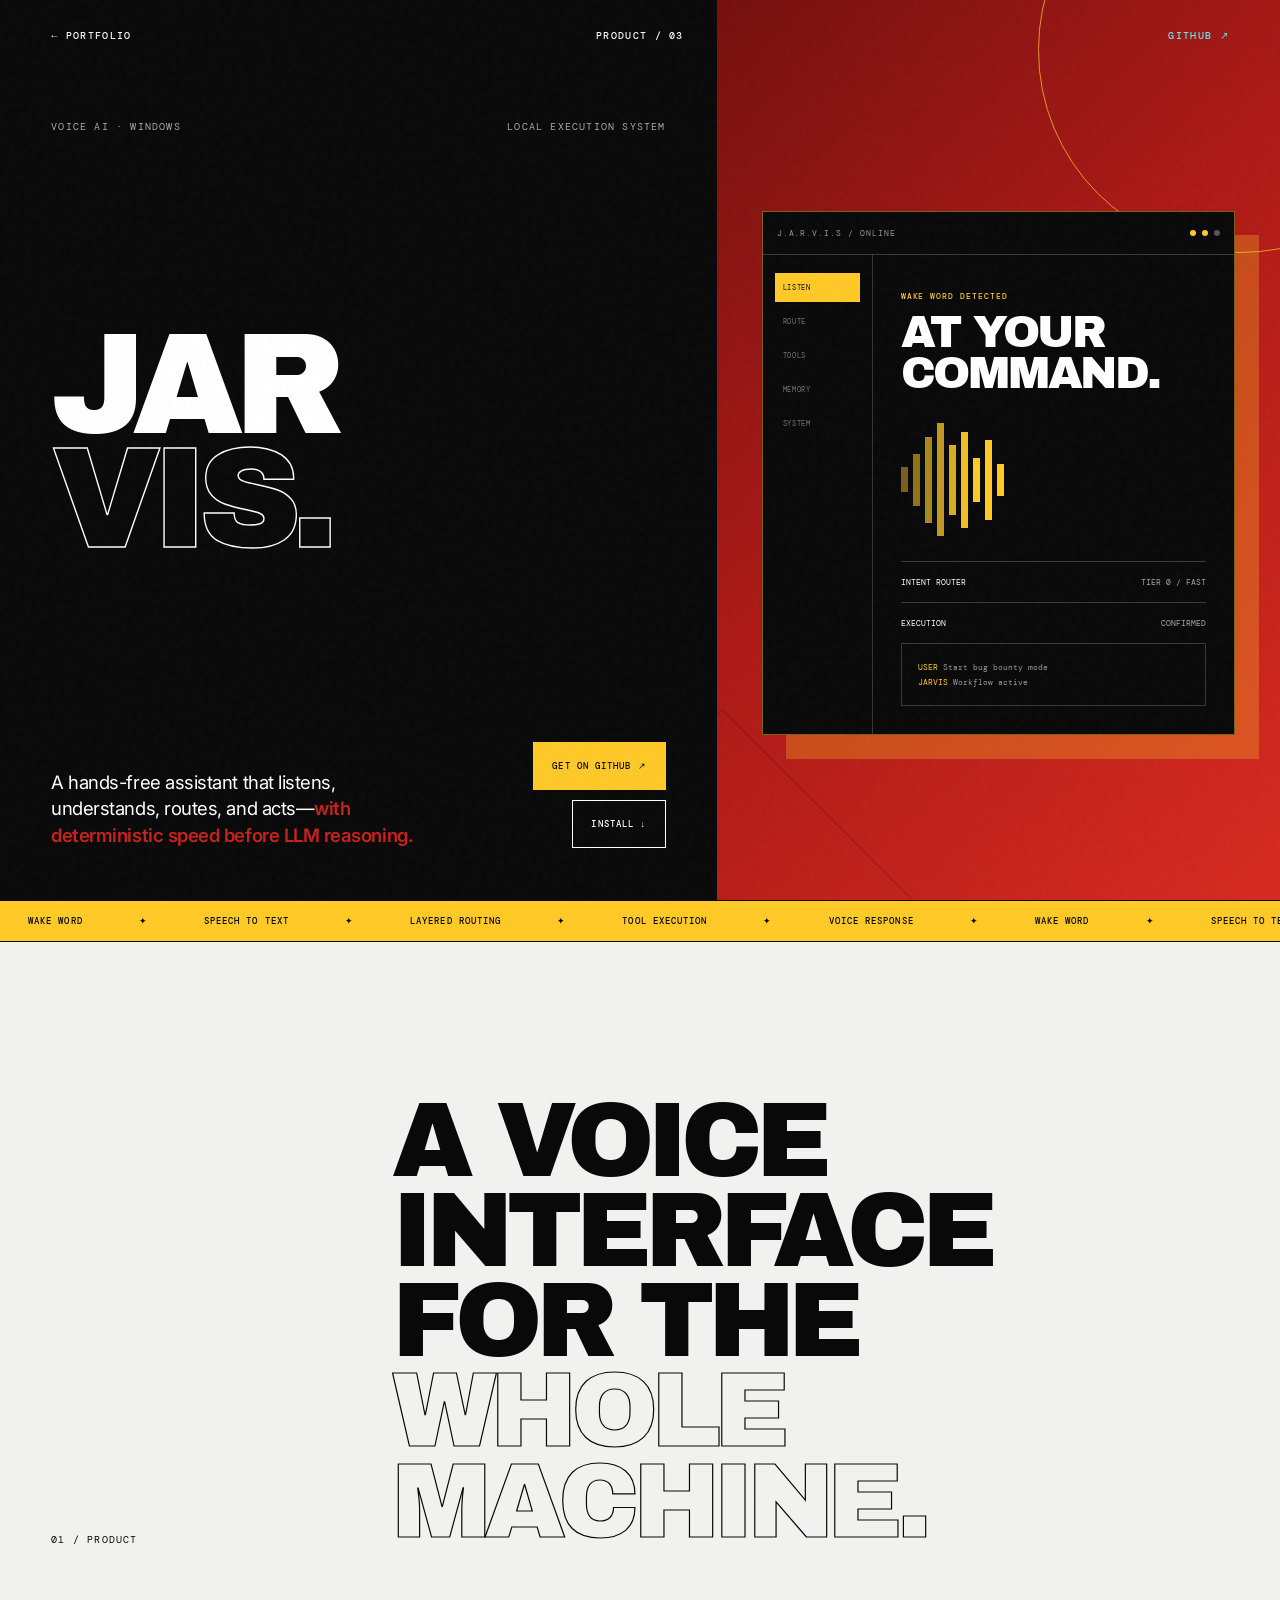
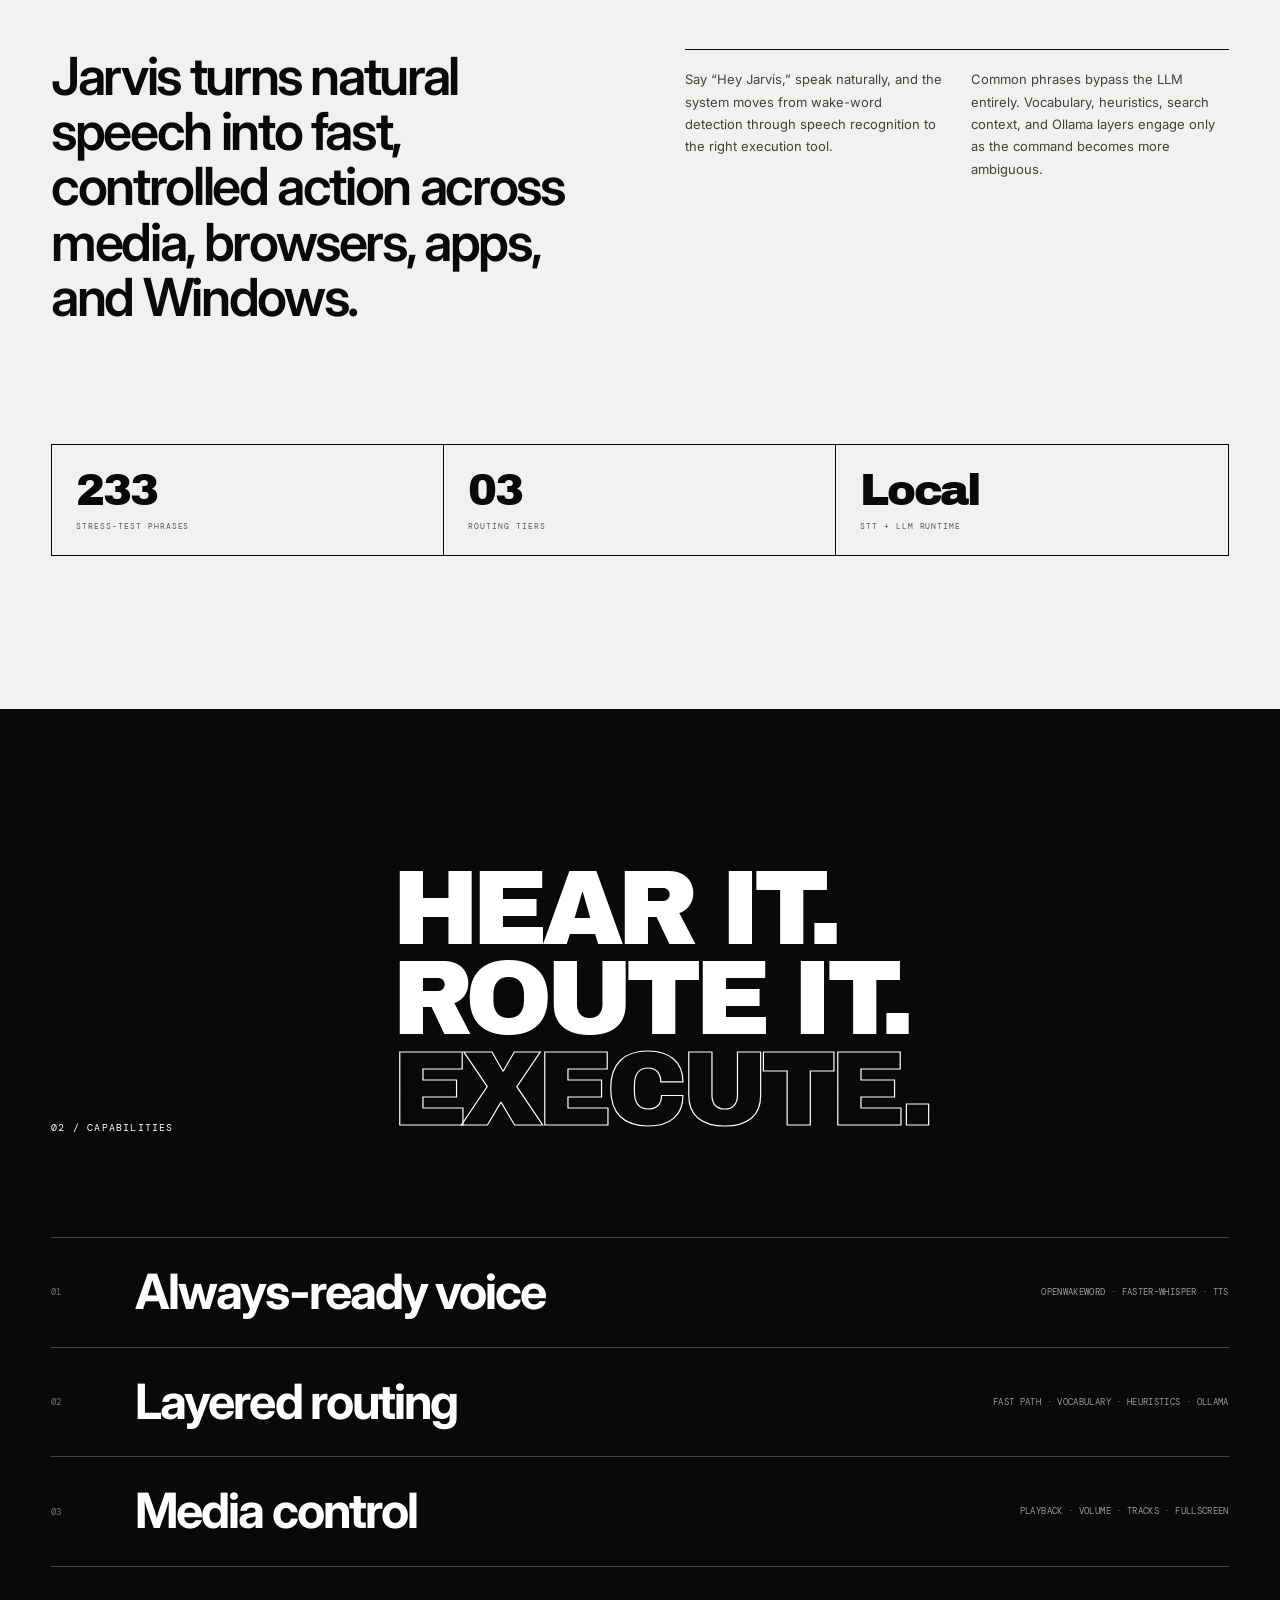
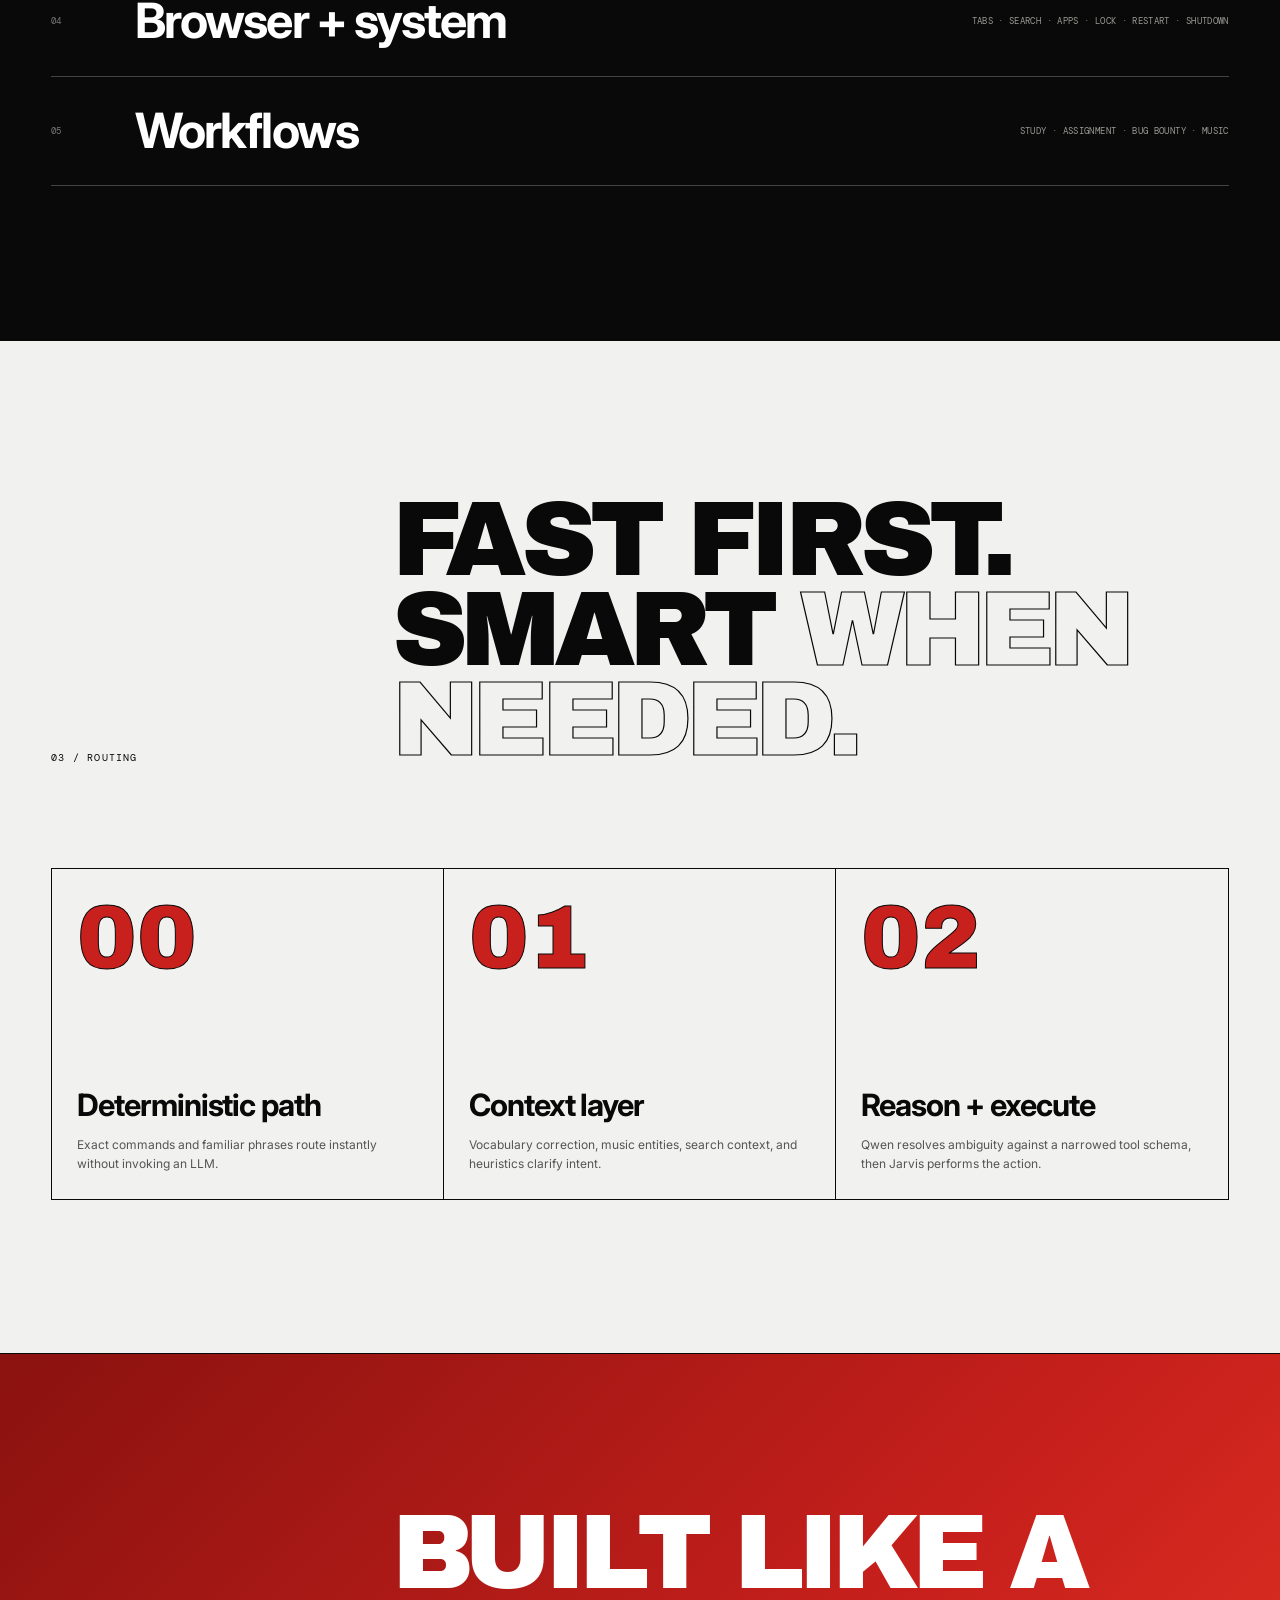
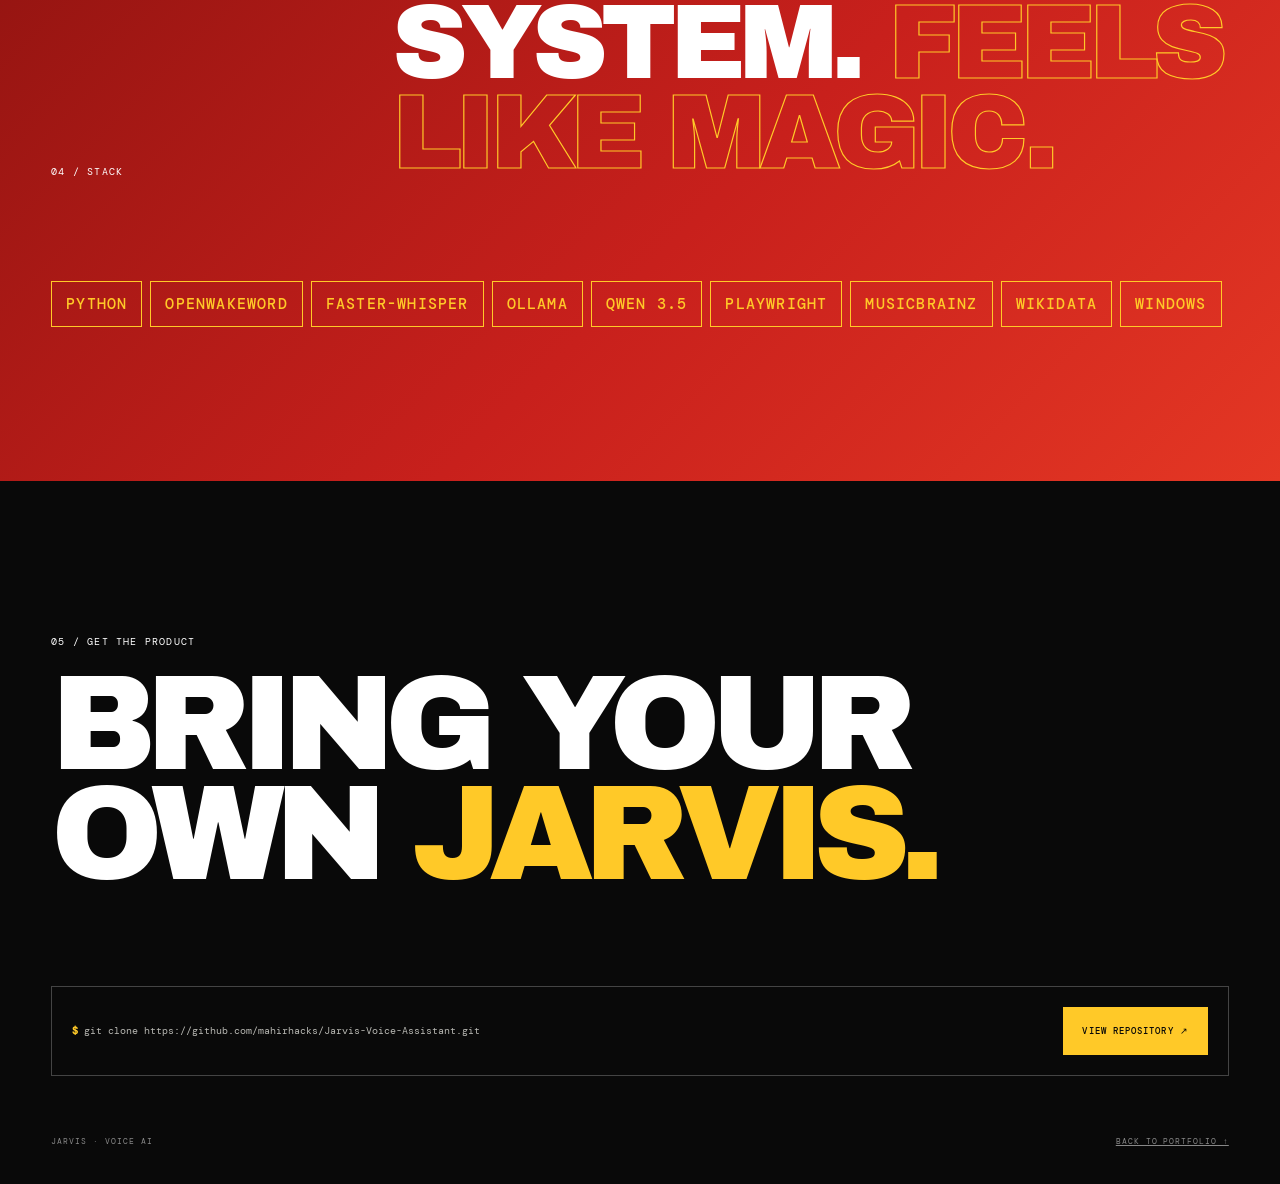
==== jarvis.html @ 6b0e2ef4 "revamped" ====
<!doctype html>
<html lang="en">
<head>
  <meta charset="utf-8"><meta name="viewport" content="width=device-width,initial-scale=1">
  <meta name="description" content="Jarvis is a hands-free, voice-only local assistant for Windows.">
  <meta name="theme-color" content="#c8201c"><title>Jarvis — Voice-first Windows assistant</title>
  <link rel="icon" href="icon.png"><link rel="stylesheet" href="project.css">
</head>
<body class="theme-jarvis">
  <div class="noise" aria-hidden="true"></div>
  <div class="scroll-control" role="scrollbar" tabindex="0" aria-label="Page scroll position" aria-valuemin="0" aria-valuemax="100" aria-valuenow="0"><div class="scroll-rail"><span class="scroll-thumb"></span></div></div>
  <header class="product-header"><a href="index.html#work">← Portfolio</a><span class="product-id">Product / 03</span><a class="github-link" href="https://github.com/mahirhacks/Jarvis-Voice-Assistant" target="_blank" rel="noreferrer">GitHub ↗</a></header>
  <main>
    <section class="product-hero">
      <div class="hero-copy">
        <div class="hero-meta"><p class="eyebrow">Voice AI · Windows</p><p class="eyebrow">Local execution system</p></div>
        <h1 class="product-name">Jar<span class="outline">vis.</span></h1>
        <div class="hero-end"><p class="hero-summary">A hands-free assistant that listens, understands, routes, and acts—<strong>with deterministic speed before LLM reasoning.</strong></p><div class="hero-actions"><a class="button primary" href="https://github.com/mahirhacks/Jarvis-Voice-Assistant" target="_blank" rel="noreferrer">Get on GitHub ↗</a><a class="button secondary" href="#install">Install ↓</a></div></div>
      </div>
      <div class="product-stage" aria-label="Jarvis voice interface concept">
        <div class="stage-window"><div class="window-bar"><span>J.A.R.V.I.S / Online</span><span class="window-dots"><i></i><i></i><i></i></span></div><div class="window-body"><div class="window-nav"><span class="active">Listen</span><span>Route</span><span>Tools</span><span>Memory</span><span>System</span></div><div class="window-content"><span class="ui-label">Wake word detected</span><h2 class="ui-title">At your command.</h2><div class="ui-bars"><i style="--h:22%;--n:.1"></i><i style="--h:45%;--n:.2"></i><i style="--h:75%;--n:.3"></i><i style="--h:98%;--n:.4"></i><i style="--h:61%;--n:.5"></i><i style="--h:84%;--n:.6"></i><i style="--h:38%;--n:.7"></i><i style="--h:70%;--n:.8"></i><i style="--h:28%;--n:.9"></i></div><div class="ui-row"><b>Intent router</b><span>Tier 0 / Fast</span></div><div class="ui-row"><b>Execution</b><span>Confirmed</span></div><div class="code-block"><b>USER</b> Start bug bounty mode<br><b>JARVIS</b> Workflow active</div></div></div></div>
      </div>
    </section>
    <div class="marquee" aria-hidden="true"><div class="marquee-track"><span>Wake word</span><span>Speech to text</span><span>Layered routing</span><span>Tool execution</span><span>Voice response</span><span>Wake word</span><span>Speech to text</span><span>Layered routing</span><span>Tool execution</span><span>Voice response</span></div></div>
    <section class="section"><div class="section-head reveal"><p class="eyebrow">01 / Product</p><h2>A voice interface for the <em>whole machine.</em></h2></div><div class="overview-grid"><p class="overview-lead reveal">Jarvis turns natural speech into fast, controlled action across media, browsers, apps, and Windows.</p><div class="overview-copy reveal"><p>Say “Hey Jarvis,” speak naturally, and the system moves from wake-word detection through speech recognition to the right execution tool.</p><p>Common phrases bypass the LLM entirely. Vocabulary, heuristics, search context, and Ollama layers engage only as the command becomes more ambiguous.</p></div><div class="stat-grid reveal"><div class="stat"><b>233</b><span>Stress-test phrases</span></div><div class="stat"><b>03</b><span>Routing tiers</span></div><div class="stat"><b>Local</b><span>STT + LLM runtime</span></div></div></div></section>
    <section class="section features"><div class="section-head reveal"><p class="eyebrow">02 / Capabilities</p><h2>Hear it. Route it. <em>Execute.</em></h2></div><div class="feature-list"><article class="feature reveal"><span class="feature-num">01</span><h3>Always-ready voice</h3><p>openWakeWord · faster-whisper · TTS</p></article><article class="feature reveal"><span class="feature-num">02</span><h3>Layered routing</h3><p>Fast path · vocabulary · heuristics · Ollama</p></article><article class="feature reveal"><span class="feature-num">03</span><h3>Media control</h3><p>Playback · volume · tracks · fullscreen</p></article><article class="feature reveal"><span class="feature-num">04</span><h3>Browser + system</h3><p>Tabs · search · apps · lock · restart · shutdown</p></article><article class="feature reveal"><span class="feature-num">05</span><h3>Workflows</h3><p>Study · assignment · bug bounty · music</p></article></div></section>
    <section class="section"><div class="section-head reveal"><p class="eyebrow">03 / Routing</p><h2>Fast first. Smart <em>when needed.</em></h2></div><div class="workflow-grid reveal"><article class="workflow-step"><span class="step-num">00</span><div><h3>Deterministic path</h3><p>Exact commands and familiar phrases route instantly without invoking an LLM.</p></div></article><article class="workflow-step"><span class="step-num">01</span><div><h3>Context layer</h3><p>Vocabulary correction, music entities, search context, and heuristics clarify intent.</p></div></article><article class="workflow-step"><span class="step-num">02</span><div><h3>Reason + execute</h3><p>Qwen resolves ambiguity against a narrowed tool schema, then Jarvis performs the action.</p></div></article></div></section>
    <section class="section stack-section"><div class="section-head reveal"><p class="eyebrow">04 / Stack</p><h2>Built like a system. <em>Feels like magic.</em></h2></div><div class="stack-cloud reveal"><span>Python</span><span>openWakeWord</span><span>faster-whisper</span><span>Ollama</span><span>Qwen 3.5</span><span>Playwright</span><span>MusicBrainz</span><span>Wikidata</span><span>Windows</span></div></section>
    <section class="install" id="install"><div><p class="eyebrow">05 / Get the product</p><h2>Bring your own <span>Jarvis.</span></h2></div><div><div class="install-panel"><div class="install-code"><b>$</b> git clone https://github.com/mahirhacks/Jarvis-Voice-Assistant.git</div><a class="button primary" href="https://github.com/mahirhacks/Jarvis-Voice-Assistant" target="_blank" rel="noreferrer">View repository ↗</a></div><footer class="install-footer"><span>Jarvis · Voice AI</span><a href="index.html#work">Back to portfolio ↑</a></footer></div></section>
  </main><script src="project.js"></script>
</body></html>
---- project.css ----
@import url('https://fonts.googleapis.com/css2?family=Archivo+Black&family=DM+Mono:wght@300;400;500&family=Inter:wght@400;500;600;700;800&display=swap');

:root {
  --ink: #090909;
  --paper: #f1f1ef;
  --white: #fff;
  --muted: #999994;
  --line-dark: rgba(255,255,255,.2);
  --line-light: rgba(9,9,9,.2);
  --accent: #d8ff00;
  --accent-rgb: 216,255,0;
  --accent-2: #fff;
  --pad: clamp(22px,4vw,64px);
}
body.theme-joblicator { --accent:#d8ff00; --accent-rgb:216,255,0; --accent-2:#f4ffb8; }
body.theme-jarvis { --accent:#c8201c; --accent-rgb:200,32,28; --accent-2:#ffc928; }
body.theme-pointer { --accent:#3478ff; --accent-rgb:52,120,255; --accent-2:#8eb5ff; }
body.theme-jarvis .product-stage { background:linear-gradient(135deg,#74100e 0%,#ad1916 46%,#d72a20 100%); }
body.theme-jarvis .product-stage::before { border-color:rgba(255,201,40,.72); }
body.theme-jarvis .stage-window { border-color:rgba(255,201,40,.46); box-shadow:24px 24px 0 rgba(255,201,40,.28); }
body.theme-jarvis .window-dots i:first-child,
body.theme-jarvis .window-dots i:nth-child(2) { background:var(--accent-2); }
body.theme-jarvis .window-nav span.active,
body.theme-jarvis .ui-bars i { background:var(--accent-2); }
body.theme-jarvis .ui-label,
body.theme-jarvis .code-block b { color:var(--accent-2); }
body.theme-jarvis .button.primary { border-color:var(--accent-2); background:var(--accent-2); color:var(--ink); }
body.theme-jarvis .marquee { background:var(--accent-2); }
body.theme-jarvis .stack-section { background:linear-gradient(135deg,#8a120f,#c8201c 58%,#e43724); }
body.theme-jarvis .stack-section .section-head h2,
body.theme-jarvis .stack-section .eyebrow { color:var(--white); }
body.theme-jarvis .stack-section .section-head h2 em { -webkit-text-stroke-color:var(--accent-2); }
body.theme-jarvis .stack-cloud span { border-color:var(--accent-2); color:var(--accent-2); }
body.theme-jarvis .stack-cloud span:hover { background:var(--accent-2); color:var(--ink); }
body.theme-jarvis .install h2 span,
body.theme-jarvis .install-code b { color:var(--accent-2); }
body.theme-jarvis .scroll-thumb { background:var(--accent-2); box-shadow:0 0 14px rgba(255,201,40,.4); }

*,*::before,*::after { box-sizing:border-box; }
html { scroll-behavior:smooth; scroll-padding-top:80px; scrollbar-width:none; }
body { margin:0; background:var(--paper); color:var(--ink); font-family:Inter,Arial,sans-serif; -webkit-font-smoothing:antialiased; overflow-x:hidden; -ms-overflow-style:none; }
html::-webkit-scrollbar,body::-webkit-scrollbar { display:none; width:0; height:0; }
::selection { background:var(--accent); color:var(--ink); }
a { color:inherit; }
a,button { -webkit-tap-highlight-color:transparent; }
.mono,.eyebrow { font-family:'DM Mono',monospace; letter-spacing:.12em; text-transform:uppercase; }
.eyebrow { margin:0; font-size:10px; line-height:1.4; }
.noise { position:fixed; inset:0; z-index:100; pointer-events:none; opacity:.035; background-image:url("data:image/svg+xml,%3Csvg viewBox='0 0 180 180' xmlns='http://www.w3.org/2000/svg'%3E%3Cfilter id='n'%3E%3CfeTurbulence type='fractalNoise' baseFrequency='.9' numOctaves='3' stitchTiles='stitch'/%3E%3C/filter%3E%3Crect width='100%25' height='100%25' filter='url(%23n)' opacity='.8'/%3E%3C/svg%3E"); }

.product-header { position:fixed; inset:0 0 auto; z-index:90; height:70px; display:grid; grid-template-columns:1fr auto 1fr; align-items:center; padding:0 var(--pad); color:var(--white); mix-blend-mode:difference; }
.product-header a,.product-header span { font:500 10px 'DM Mono',monospace; letter-spacing:.13em; text-transform:uppercase; text-decoration:none; }
.product-header .product-id { justify-self:center; }
.product-header .github-link { justify-self:end; }
.product-header a:hover { text-decoration:underline; text-underline-offset:5px; }

.scroll-control { --offset:0px; position:fixed; z-index:88; top:50%; right:0; width:48px; height:24vh; transform:translateY(-50%); cursor:pointer; touch-action:none; }
.scroll-rail { position:relative; width:2px; height:100%; margin:auto; background:rgba(255,255,255,.4); opacity:0; transform:scaleY(.9); transition:.25s ease; }
.scroll-thumb { position:absolute; top:var(--offset); left:50%; width:8px; height:32px; background:var(--accent); transform:translateX(-50%); box-shadow:0 0 14px rgba(var(--accent-rgb),.35); }
.scroll-control:hover .scroll-rail,.scroll-control:focus-visible .scroll-rail,.scroll-control.dragging .scroll-rail { opacity:1; transform:scaleY(1); }
.scroll-control:focus-visible { outline:none; }

.product-hero { min-height:100svh; display:grid; grid-template-columns:1.12fr .88fr; background:var(--ink); color:var(--white); overflow:hidden; }
.hero-copy { padding:120px var(--pad) 52px; display:flex; flex-direction:column; justify-content:space-between; min-width:0; }
.hero-meta { display:flex; justify-content:space-between; gap:20px; color:#a9a9a4; }
.product-name { margin:9vh 0 0; font:400 clamp(70px,11.2vw,172px)/.79 'Archivo Black',sans-serif; letter-spacing:-.075em; text-transform:uppercase; overflow-wrap:anywhere; }
.product-name .outline { display:block; color:transparent; -webkit-text-stroke:1.4px var(--white); }
.hero-end { display:grid; grid-template-columns:minmax(240px,470px) auto; align-items:end; justify-content:space-between; gap:34px; margin-top:8vh; }
.hero-summary { margin:0; font-size:clamp(17px,1.45vw,22px); line-height:1.42; letter-spacing:-.025em; }
.hero-summary strong { color:var(--accent); font-weight:600; }
.hero-actions { display:flex; flex-wrap:wrap; gap:10px; justify-content:flex-end; }
.button { min-height:48px; display:inline-flex; align-items:center; justify-content:center; padding:0 18px; border:1px solid currentColor; font:500 9px 'DM Mono',monospace; letter-spacing:.12em; text-transform:uppercase; text-decoration:none; transition:background .2s,color .2s,transform .2s; }
.button.primary { border-color:var(--accent); background:var(--accent); color:var(--ink); }
.button:hover { transform:translateY(-3px); }
.button.secondary:hover { background:var(--white); color:var(--ink); }

.product-stage { position:relative; min-height:100%; padding:90px clamp(24px,3.5vw,56px) 44px; background:var(--accent); color:var(--ink); display:flex; align-items:center; justify-content:center; overflow:hidden; }
.product-stage::before { content:''; position:absolute; width:72%; aspect-ratio:1; border:1px solid rgba(9,9,9,.35); border-radius:50%; right:-29%; top:-17%; }
.product-stage::after { content:''; position:absolute; width:48%; aspect-ratio:1; border:1px solid rgba(9,9,9,.25); transform:rotate(45deg); left:-23%; bottom:-15%; }
.stage-window { position:relative; z-index:2; width:100%; max-width:620px; min-height:490px; background:var(--ink); color:var(--white); border:1px solid rgba(255,255,255,.28); box-shadow:24px 24px 0 rgba(9,9,9,.16); }
.window-bar { height:43px; display:flex; align-items:center; justify-content:space-between; padding:0 14px; border-bottom:1px solid #3a3a37; font:400 8px 'DM Mono',monospace; letter-spacing:.12em; text-transform:uppercase; color:#979792; }
.window-bar > span:first-child { min-width:0; overflow:hidden; text-overflow:ellipsis; white-space:nowrap; }
.window-dots { display:flex; gap:6px; }
.window-dots i { width:6px; height:6px; border-radius:50%; background:#555; }
.window-dots i:first-child { background:var(--accent); }
.window-body { display:grid; grid-template-columns:110px 1fr; min-height:445px; }
.window-nav { padding:18px 12px; border-right:1px solid #353532; }
.window-nav span { display:block; padding:10px 8px; margin-bottom:5px; font:400 7px 'DM Mono',monospace; letter-spacing:.1em; text-transform:uppercase; color:#777; }
.window-nav span.active { background:var(--accent); color:var(--ink); }
.window-content { padding:28px; overflow:hidden; }
.ui-label { color:var(--accent); font:500 8px 'DM Mono',monospace; letter-spacing:.12em; text-transform:uppercase; }
.ui-title { margin:9px 0 28px; font:400 clamp(30px,3.5vw,50px)/.92 'Archivo Black',sans-serif; letter-spacing:-.05em; text-transform:uppercase; }
.ui-row { display:grid; grid-template-columns:1fr auto; gap:12px; padding:14px 0; border-top:1px solid #3a3a37; font:400 8px/1.5 'DM Mono',monospace; text-transform:uppercase; color:#a8a8a3; }
.ui-row > * { min-width:0; }
.ui-row span { text-align:right; overflow-wrap:anywhere; }
.ui-row b { color:var(--white); font-weight:400; }
.ui-bars { height:115px; display:flex; align-items:center; gap:5px; margin:8px 0 24px; }
.ui-bars i { width:7px; height:var(--h); background:var(--accent); opacity:calc(.35 + var(--n)); animation:pulse 1.2s ease-in-out infinite alternate; animation-delay:calc(var(--n) * -1s); }
@keyframes pulse { to { transform:scaleY(.55); opacity:.42; } }
.code-block { border:1px solid #383835; padding:16px; font:400 8px/1.8 'DM Mono',monospace; color:#999; }
.code-block b { color:var(--accent); font-weight:400; }

.marquee { overflow:hidden; border-block:1px solid var(--ink); background:var(--accent); }
.marquee-track { display:flex; width:max-content; animation:marquee 22s linear infinite; }
.marquee span { padding:14px 28px; font:500 9px 'DM Mono',monospace; letter-spacing:.12em; text-transform:uppercase; white-space:nowrap; }
.marquee span::after { content:'✦'; margin-left:56px; }
@keyframes marquee { to { transform:translateX(-50%); } }

.section { padding:clamp(100px,12vw,170px) var(--pad); border-bottom:1px solid var(--ink); }
.section-head { display:grid; grid-template-columns:.72fr 2fr; gap:40px; align-items:end; margin-bottom:clamp(60px,8vw,105px); }
.section-head h2 { margin:0; max-width:1020px; font:400 clamp(50px,8.2vw,118px)/.86 'Archivo Black',sans-serif; letter-spacing:-.065em; text-transform:uppercase; }
.section-head h2 em { color:transparent; -webkit-text-stroke:1.2px var(--ink); font-style:normal; }
.overview-grid { display:grid; grid-template-columns:1fr 1fr; gap:clamp(35px,7vw,110px); align-items:start; }
.overview-lead { margin:0; font-size:clamp(28px,4.1vw,58px); line-height:1.05; letter-spacing:-.045em; font-weight:600; }
.overview-copy { display:grid; grid-template-columns:1fr 1fr; gap:28px; border-top:1px solid var(--ink); padding-top:18px; }
.overview-copy p { margin:0; color:#41413d; font-size:13px; line-height:1.72; }
.stat-grid { grid-column:1/-1; display:grid; grid-template-columns:repeat(3,1fr); border:1px solid var(--ink); margin-top:30px; }
.stat { padding:24px; border-right:1px solid var(--ink); }
.stat:last-child { border-right:0; }
.stat b { display:block; font:400 clamp(28px,3.4vw,46px)/1 'Archivo Black',sans-serif; letter-spacing:-.05em; }
.stat span { display:block; margin-top:8px; color:#555; font:400 8px 'DM Mono',monospace; letter-spacing:.12em; text-transform:uppercase; }

.features { background:var(--ink); color:var(--white); }
.features .section-head h2 em { -webkit-text-stroke-color:var(--white); }
.feature-list { border-top:1px solid #444; }
.feature { display:grid; grid-template-columns:60px 1fr minmax(250px,430px); gap:24px; align-items:center; padding:30px 0; border-bottom:1px solid #444; transition:padding .25s,color .2s; }
.feature:hover { padding-left:12px; color:var(--accent); }
.feature-num { color:#777; font:400 9px 'DM Mono',monospace; }
.feature h3 { margin:0; font-size:clamp(26px,3.8vw,54px); line-height:1; letter-spacing:-.04em; }
.feature p { margin:0; color:#999994; font:400 9px/1.65 'DM Mono',monospace; letter-spacing:.04em; text-transform:uppercase; text-align:right; }

.workflow-grid { display:grid; grid-template-columns:repeat(3,1fr); border:1px solid var(--ink); }
.workflow-step { min-height:330px; padding:25px; border-right:1px solid var(--ink); display:flex; flex-direction:column; justify-content:space-between; }
.workflow-step:last-child { border-right:0; }
.step-num { color:var(--accent); -webkit-text-stroke:1px var(--ink); font:400 clamp(54px,7vw,98px)/1 'Archivo Black',sans-serif; }
.workflow-step h3 { margin:0 0 12px; font-size:clamp(22px,2.4vw,34px); letter-spacing:-.035em; }
.workflow-step p { margin:0; color:#555; font-size:12px; line-height:1.6; }

.stack-section { background:var(--accent); }
.stack-cloud { display:flex; flex-wrap:wrap; gap:8px; }
.stack-cloud span { border:1px solid var(--ink); padding:12px 14px; font:500 clamp(10px,1.2vw,15px) 'DM Mono',monospace; letter-spacing:.08em; text-transform:uppercase; transition:background .2s,color .2s; }
.stack-cloud span:hover { background:var(--ink); color:var(--accent); }

.install { min-height:78svh; padding:clamp(100px,12vw,160px) var(--pad) 38px; background:var(--ink); color:var(--white); display:flex; flex-direction:column; justify-content:space-between; }
.install h2 { max-width:1200px; margin:20px 0 60px; font:400 clamp(62px,10.5vw,158px)/.82 'Archivo Black',sans-serif; letter-spacing:-.075em; text-transform:uppercase; }
.install h2 span { color:var(--accent); }
.install-panel { display:grid; grid-template-columns:1.4fr auto; gap:20px; align-items:center; padding:20px; border:1px solid #444; }
.install-code { min-width:0; max-width:100%; overflow:auto; overscroll-behavior-x:contain; -webkit-overflow-scrolling:touch; color:#b8b8b3; font:400 10px/1.6 'DM Mono',monospace; white-space:nowrap; }
.install-code b { color:var(--accent); }
.install-footer { display:flex; justify-content:space-between; gap:20px; margin-top:60px; color:#888; font:400 8px 'DM Mono',monospace; letter-spacing:.12em; text-transform:uppercase; }

.reveal { opacity:0; transform:translateY(40px); filter:blur(7px); transition:opacity .75s ease,transform .9s cubic-bezier(.16,.8,.2,1),filter .7s ease; }
.reveal.visible { opacity:1; transform:none; filter:none; }
.feature.reveal { transform:translateX(-28px); }
.feature.reveal:nth-child(even) { transform:translateX(28px); }
.feature.reveal.visible { transform:none; }

@media(max-width:900px) {
  :root { --pad:clamp(22px,5vw,40px); }
  .product-header { grid-template-columns:1fr auto; height:64px; }
  .product-header a { display:inline-flex; min-height:44px; align-items:center; }
  .product-header .product-id { display:none; }
  .product-hero { grid-template-columns:1fr; }
  .hero-copy { min-height:72svh; padding-top:100px; }
  .product-name { font-size:clamp(72px,18vw,142px); margin-top:6vh; }
  .hero-end { grid-template-columns:1fr; }
  .hero-actions { justify-content:flex-start; }
  .product-stage { min-height:clamp(590px,78svh,690px); }
  .section-head { grid-template-columns:1fr; gap:22px; }
  .overview-grid { grid-template-columns:1fr; }
  .overview-copy { margin-top:10px; }
  .feature { grid-template-columns:45px 1fr; }
  .feature p { grid-column:2; text-align:left; }
  .workflow-grid { grid-template-columns:1fr; }
  .workflow-step { min-height:220px; border-right:0; border-bottom:1px solid var(--ink); }
  .workflow-step:last-child { border-bottom:0; }
  .install h2 { font-size:clamp(62px,12vw,105px); }
}
@media(max-width:600px) {
  :root { --pad:clamp(18px,5vw,24px); }
  .product-header { height:58px; }
  .product-header a { font-size:8px; }
  .hero-copy { min-height:68svh; padding-top:84px; padding-bottom:36px; }
  .hero-meta .eyebrow:last-child { display:none; }
  .product-name { max-width:100%; font-size:clamp(54px,18vw,86px); line-height:.82; overflow-wrap:normal; }
  body.theme-pointer .product-name { font-size:clamp(48px,16.7vw,72px); }
  .hero-end { margin-top:5vh; }
  .hero-summary { font-size:16px; }
  .hero-actions { display:grid; grid-template-columns:1fr 1fr; }
  .button { padding-inline:12px; }
  .product-stage { min-height:560px; padding:70px 17px 35px; }
  .stage-window { min-height:430px; box-shadow:13px 13px 0 rgba(9,9,9,.15); }
  .window-body { grid-template-columns:76px 1fr; min-height:385px; }
  .window-nav { padding:13px 7px; }
  .window-nav span { padding:8px 5px; font-size:6px; }
  .window-content { padding:21px 16px; }
  .ui-title { font-size:29px; }
  .ui-row { grid-template-columns:minmax(0,1fr) minmax(82px,auto); gap:8px; }
  .section { padding-top:84px; padding-bottom:84px; }
  .section-head { margin-bottom:50px; }
  .section-head h2 { max-width:100%; font-size:clamp(39px,12.5vw,62px); overflow-wrap:anywhere; }
  .overview-lead { font-size:clamp(29px,8.5vw,42px); }
  .overview-copy { grid-template-columns:1fr; gap:20px; }
  .stat-grid { grid-template-columns:1fr; }
  .stat { border-right:0; border-bottom:1px solid var(--ink); }
  .stat:last-child { border-bottom:0; }
  .feature { grid-template-columns:28px minmax(0,1fr); gap:10px; padding:23px 0; }
  .feature h3 { font-size:clamp(27px,8vw,38px); }
  .feature p { font-size:8px; }
  .feature.reveal,.feature.reveal:nth-child(even) { transform:translateY(25px); }
  .feature.reveal.visible { transform:none; }
  .workflow-step { min-height:205px; padding:22px; }
  .stack-cloud span { flex:1 1 auto; text-align:center; }
  .install { min-height:72svh; padding-top:84px; }
  .install h2 { max-width:100%; font-size:clamp(40px,12.8vw,68px); line-height:.86; overflow-wrap:anywhere; }
  .install-panel { grid-template-columns:1fr; }
  .install-panel .button { width:100%; }
  .install-footer { flex-direction:column; }
  .scroll-control { display:none; }
}
@media(max-width:420px) {
  .hero-copy { min-height:auto; padding-top:78px; }
  .hero-actions { grid-template-columns:1fr; }
  .product-stage { min-height:520px; padding:62px 14px 30px; }
  .stage-window { min-height:400px; box-shadow:10px 10px 0 rgba(9,9,9,.15); }
  body.theme-jarvis .stage-window { box-shadow:10px 10px 0 rgba(255,201,40,.28); }
  .window-bar { padding-inline:10px; }
  .window-body { grid-template-columns:64px minmax(0,1fr); min-height:355px; }
  .window-nav { padding-inline:5px; }
  .window-content { padding:18px 12px; }
  .ui-title { font-size:clamp(24px,8vw,29px); }
  .ui-row { grid-template-columns:1fr; gap:4px; }
  .ui-row span { text-align:left; }
  .ui-bars { height:92px; gap:4px; }
  .code-block { padding:12px; font-size:7px; overflow-wrap:anywhere; }
  .section-head h2 { font-size:clamp(36px,12vw,50px); }
  .overview-lead { font-size:clamp(27px,8.2vw,36px); }
  .install-panel { padding:14px; }
  .install-code { font-size:8px; }
}
@media(hover:none),(pointer:coarse) {
  .scroll-rail { opacity:.5; transform:scaleY(1); }
  .button:hover { transform:none; }
  .feature:hover { padding-left:0; }
}
@media(prefers-reduced-motion:reduce) {
  html { scroll-behavior:auto; }
  .marquee-track,.ui-bars i { animation:none; }
  .reveal,.feature.reveal,.feature.reveal:nth-child(even) { opacity:1; transform:none; filter:none; transition:none; }
}
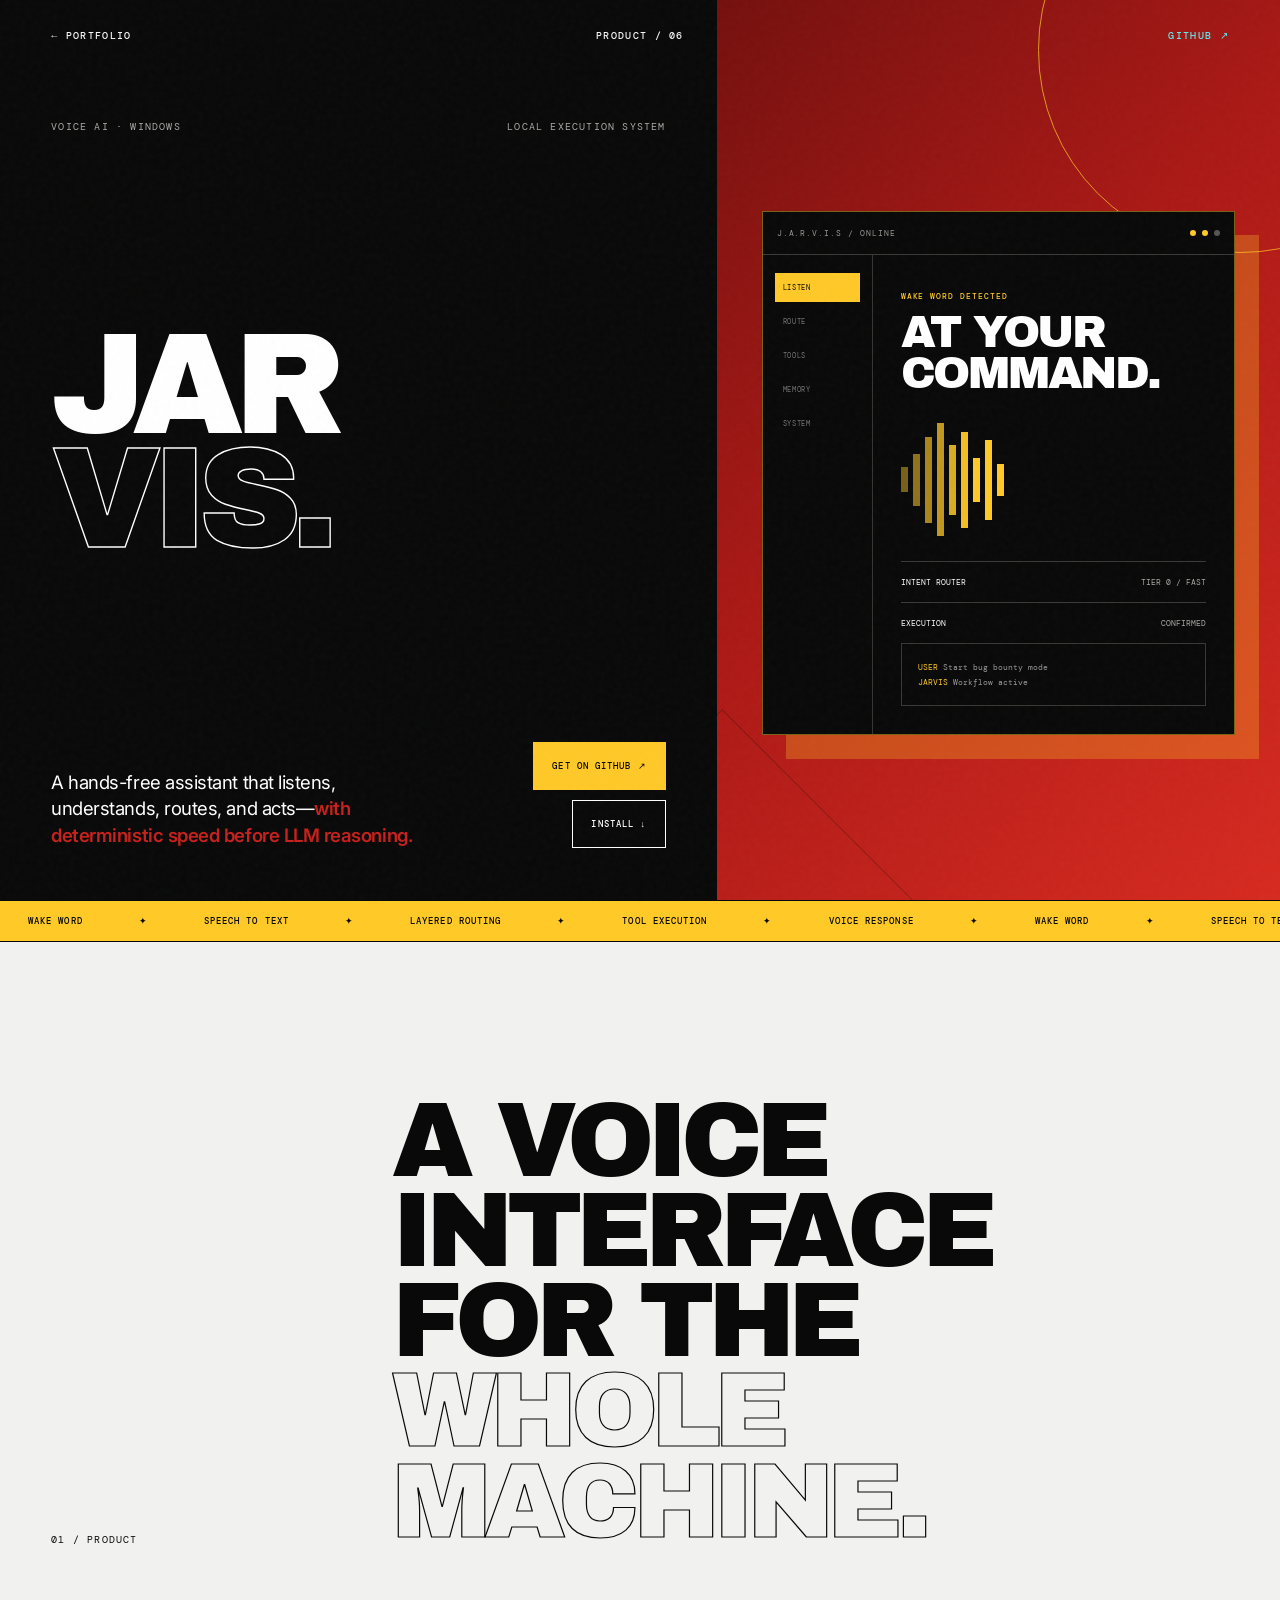
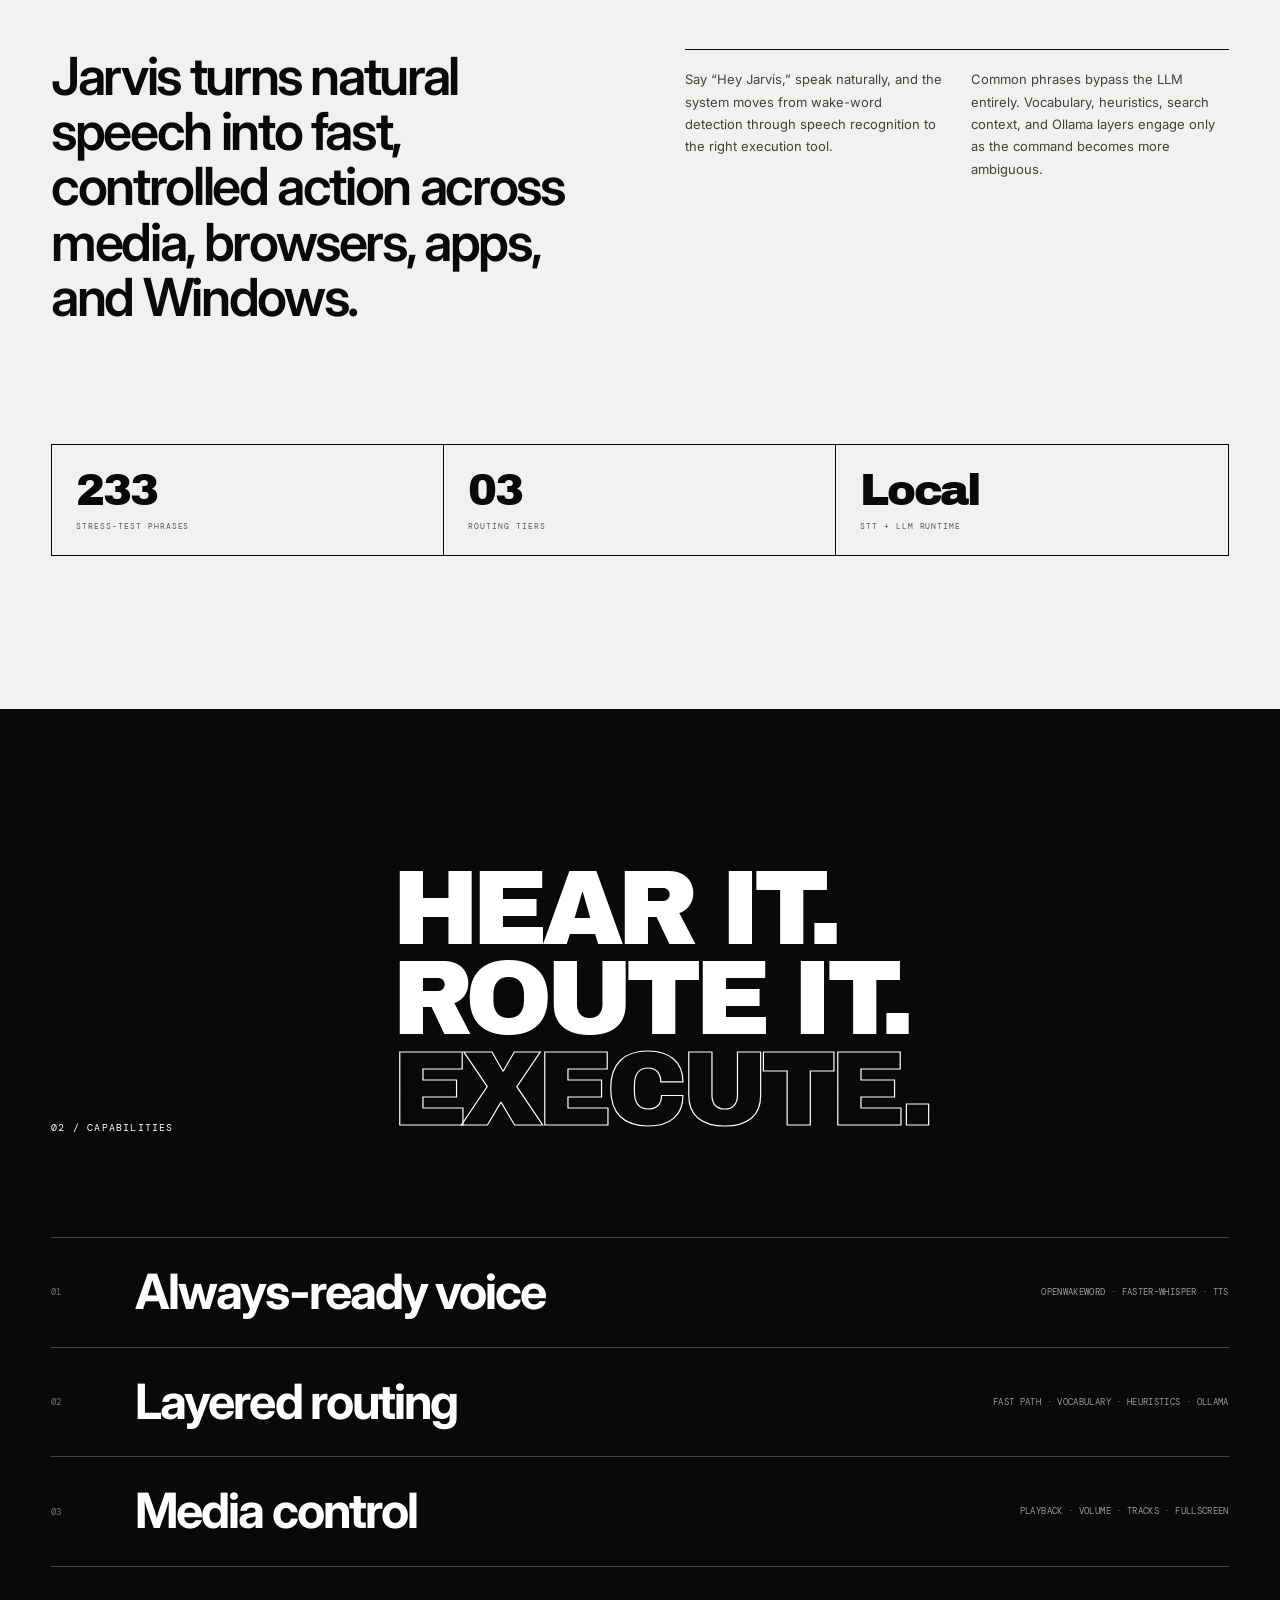
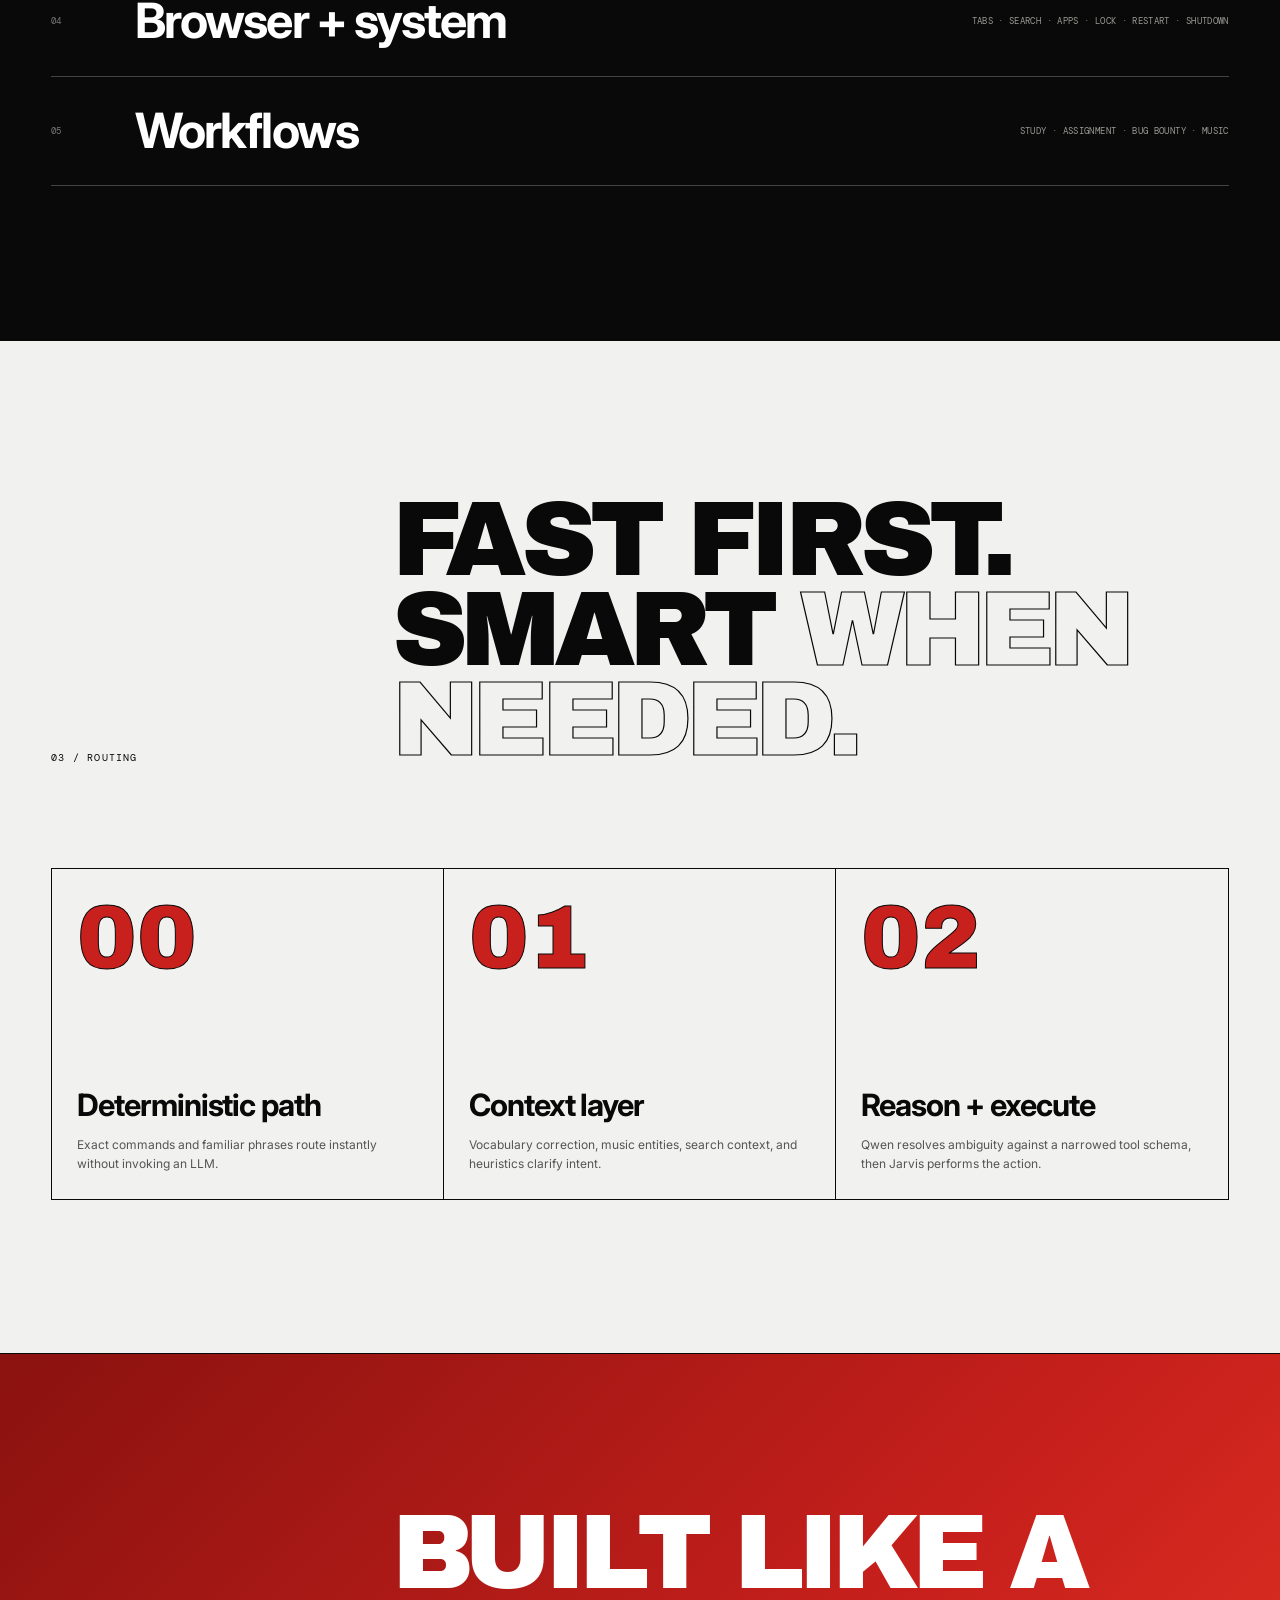
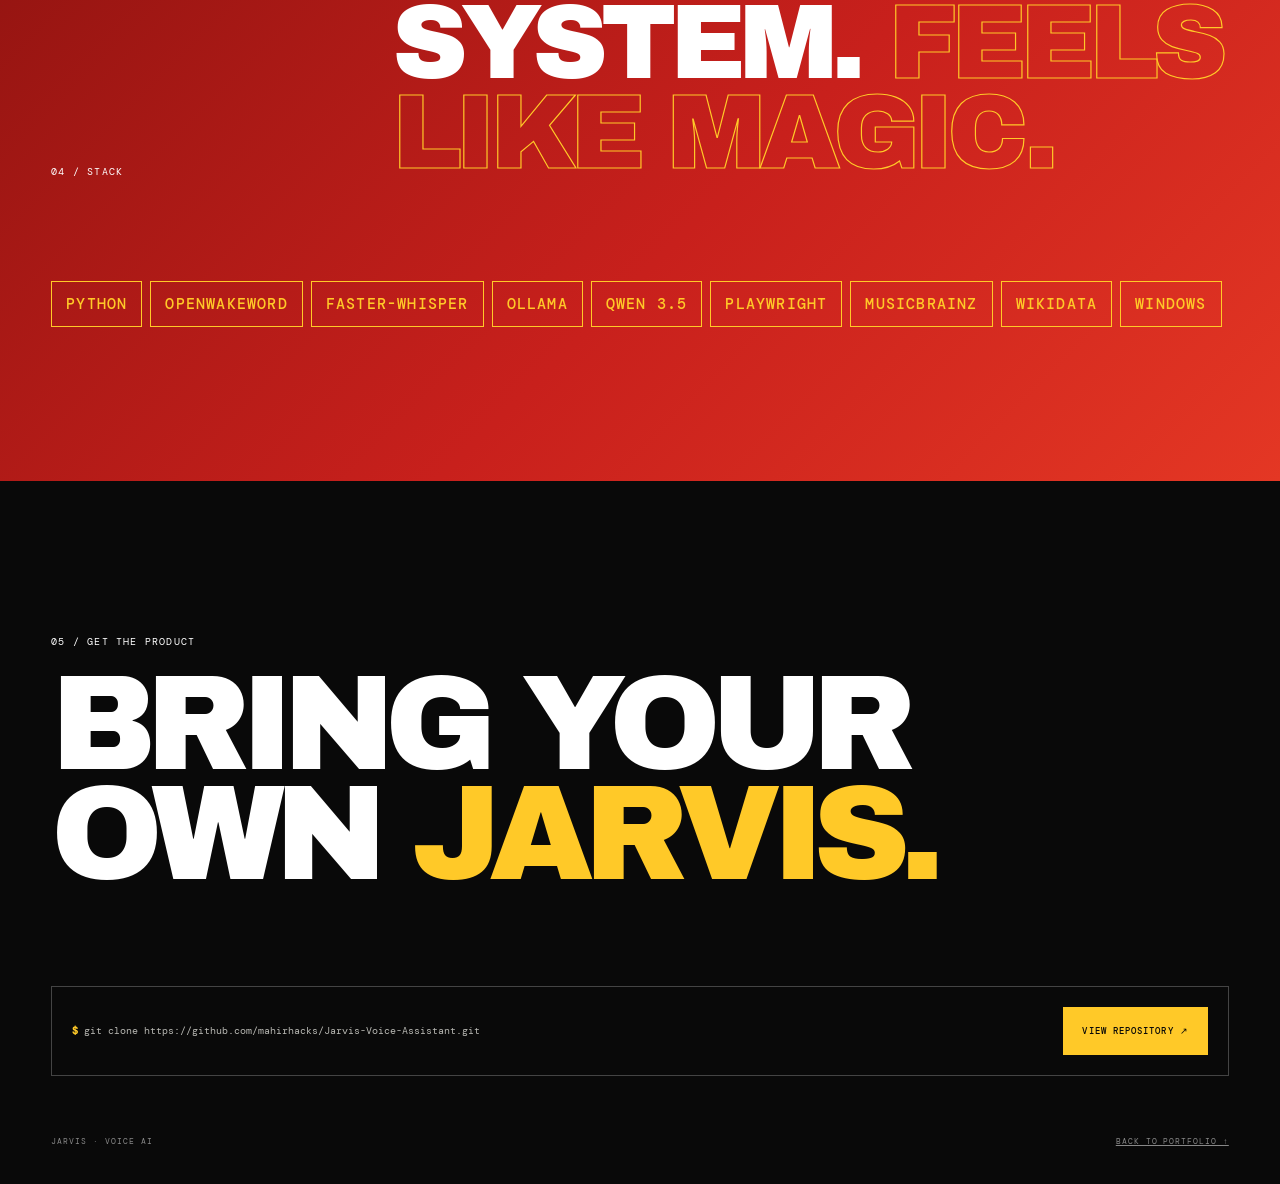
==== commit 66d00ed7: "Refresh project portfolio pages" ====
--- a/jarvis.html
+++ b/jarvis.html
@@ -4,12 +4,12 @@
   <meta charset="utf-8"><meta name="viewport" content="width=device-width,initial-scale=1">
   <meta name="description" content="Jarvis is a hands-free, voice-only local assistant for Windows.">
   <meta name="theme-color" content="#c8201c"><title>Jarvis — Voice-first Windows assistant</title>
-  <link rel="icon" href="icon.png"><link rel="stylesheet" href="project.css">
+  <link rel="icon" href="icon.png"><link rel="stylesheet" href="project.css?v=20260813">
 </head>
 <body class="theme-jarvis">
   <div class="noise" aria-hidden="true"></div>
   <div class="scroll-control" role="scrollbar" tabindex="0" aria-label="Page scroll position" aria-valuemin="0" aria-valuemax="100" aria-valuenow="0"><div class="scroll-rail"><span class="scroll-thumb"></span></div></div>
-  <header class="product-header"><a href="index.html#work">← Portfolio</a><span class="product-id">Product / 03</span><a class="github-link" href="https://github.com/mahirhacks/Jarvis-Voice-Assistant" target="_blank" rel="noreferrer">GitHub ↗</a></header>
+  <header class="product-header"><a href="index.html#work">← Portfolio</a><span class="product-id">Product / 06</span><a class="github-link" href="https://github.com/mahirhacks/Jarvis-Voice-Assistant" target="_blank" rel="noreferrer">GitHub ↗</a></header>
   <main>
     <section class="product-hero">
       <div class="hero-copy">
--- a/project.css
+++ b/project.css
@@ -14,7 +14,9 @@
 }
 body.theme-joblicator { --accent:#d8ff00; --accent-rgb:216,255,0; --accent-2:#f4ffb8; }
 body.theme-jarvis { --accent:#c8201c; --accent-rgb:200,32,28; --accent-2:#ffc928; }
-body.theme-pointer { --accent:#3478ff; --accent-rgb:52,120,255; --accent-2:#8eb5ff; }
+body.theme-Xekute { --accent:#3478ff; --accent-rgb:52,120,255; --accent-2:#8eb5ff; }
+body.theme-vulnera { --accent:#8d68ff; --accent-rgb:141,104,255; --accent-2:#d8ccff; }
+body.theme-mentora { --accent:#ffc928; --accent-rgb:255,201,40; --accent-2:#fff1b8; }
 body.theme-jarvis .product-stage { background:linear-gradient(135deg,#74100e 0%,#ad1916 46%,#d72a20 100%); }
 body.theme-jarvis .product-stage::before { border-color:rgba(255,201,40,.72); }
 body.theme-jarvis .stage-window { border-color:rgba(255,201,40,.46); box-shadow:24px 24px 0 rgba(255,201,40,.28); }
@@ -37,7 +39,7 @@
 body.theme-jarvis .scroll-thumb { background:var(--accent-2); box-shadow:0 0 14px rgba(255,201,40,.4); }
 
 *,*::before,*::after { box-sizing:border-box; }
-html { scroll-behavior:smooth; scroll-padding-top:80px; scrollbar-width:none; }
+html { scroll-behavior:smooth; scroll-padding-top:80px; scrollbar-width:none; overflow-x:clip; }
 body { margin:0; background:var(--paper); color:var(--ink); font-family:Inter,Arial,sans-serif; -webkit-font-smoothing:antialiased; overflow-x:hidden; -ms-overflow-style:none; }
 html::-webkit-scrollbar,body::-webkit-scrollbar { display:none; width:0; height:0; }
 ::selection { background:var(--accent); color:var(--ink); }
@@ -52,6 +54,7 @@
 .product-header .product-id { justify-self:center; }
 .product-header .github-link { justify-self:end; }
 .product-header a:hover { text-decoration:underline; text-underline-offset:5px; }
+.status-label { color:var(--accent); }
 
 .scroll-control { --offset:0px; position:fixed; z-index:88; top:50%; right:0; width:48px; height:24vh; transform:translateY(-50%); cursor:pointer; touch-action:none; }
 .scroll-rail { position:relative; width:2px; height:100%; margin:auto; background:rgba(255,255,255,.4); opacity:0; transform:scaleY(.9); transition:.25s ease; }
@@ -146,6 +149,8 @@
 .install-panel { display:grid; grid-template-columns:1.4fr auto; gap:20px; align-items:center; padding:20px; border:1px solid #444; }
 .install-code { min-width:0; max-width:100%; overflow:auto; overscroll-behavior-x:contain; -webkit-overflow-scrolling:touch; color:#b8b8b3; font:400 10px/1.6 'DM Mono',monospace; white-space:nowrap; }
 .install-code b { color:var(--accent); }
+.status-copy { max-width:780px; color:#b8b8b3; font-size:clamp(15px,1.35vw,20px); line-height:1.55; }
+.status-copy strong { color:var(--accent); font-weight:600; }
 .install-footer { display:flex; justify-content:space-between; gap:20px; margin-top:60px; color:#888; font:400 8px 'DM Mono',monospace; letter-spacing:.12em; text-transform:uppercase; }
 
 .reveal { opacity:0; transform:translateY(40px); filter:blur(7px); transition:opacity .75s ease,transform .9s cubic-bezier(.16,.8,.2,1),filter .7s ease; }
@@ -156,7 +161,7 @@
 
 @media(max-width:900px) {
   :root { --pad:clamp(22px,5vw,40px); }
-  .product-header { grid-template-columns:1fr auto; height:64px; }
+  .product-header { grid-template-columns:1fr auto; height:64px; padding-left:max(var(--pad),env(safe-area-inset-left)); padding-right:max(var(--pad),env(safe-area-inset-right)); }
   .product-header a { display:inline-flex; min-height:44px; align-items:center; }
   .product-header .product-id { display:none; }
   .product-hero { grid-template-columns:1fr; }
@@ -182,7 +187,9 @@
   .hero-copy { min-height:68svh; padding-top:84px; padding-bottom:36px; }
   .hero-meta .eyebrow:last-child { display:none; }
   .product-name { max-width:100%; font-size:clamp(54px,18vw,86px); line-height:.82; overflow-wrap:normal; }
-  body.theme-pointer .product-name { font-size:clamp(48px,16.7vw,72px); }
+  body.theme-Xekute .product-name { font-size:clamp(48px,16.7vw,72px); }
+  body.theme-vulnera .product-name { font-size:clamp(43px,13.2vw,63px); }
+  body.theme-mentora .product-name { font-size:clamp(45px,14vw,67px); }
   .hero-end { margin-top:5vh; }
   .hero-summary { font-size:16px; }
   .hero-actions { display:grid; grid-template-columns:1fr 1fr; }
@@ -195,7 +202,7 @@
   .window-content { padding:21px 16px; }
   .ui-title { font-size:29px; }
   .ui-row { grid-template-columns:minmax(0,1fr) minmax(82px,auto); gap:8px; }
-  .section { padding-top:84px; padding-bottom:84px; }
+  .section { padding-top:84px; padding-bottom:84px; padding-left:max(var(--pad),env(safe-area-inset-left)); padding-right:max(var(--pad),env(safe-area-inset-right)); }
   .section-head { margin-bottom:50px; }
   .section-head h2 { max-width:100%; font-size:clamp(39px,12.5vw,62px); overflow-wrap:anywhere; }
   .overview-lead { font-size:clamp(29px,8.5vw,42px); }
@@ -210,7 +217,7 @@
   .feature.reveal.visible { transform:none; }
   .workflow-step { min-height:205px; padding:22px; }
   .stack-cloud span { flex:1 1 auto; text-align:center; }
-  .install { min-height:72svh; padding-top:84px; }
+  .install { min-height:72svh; padding-top:84px; padding-left:max(var(--pad),env(safe-area-inset-left)); padding-right:max(var(--pad),env(safe-area-inset-right)); padding-bottom:max(38px,env(safe-area-inset-bottom)); }
   .install h2 { max-width:100%; font-size:clamp(40px,12.8vw,68px); line-height:.86; overflow-wrap:anywhere; }
   .install-panel { grid-template-columns:1fr; }
   .install-panel .button { width:100%; }
